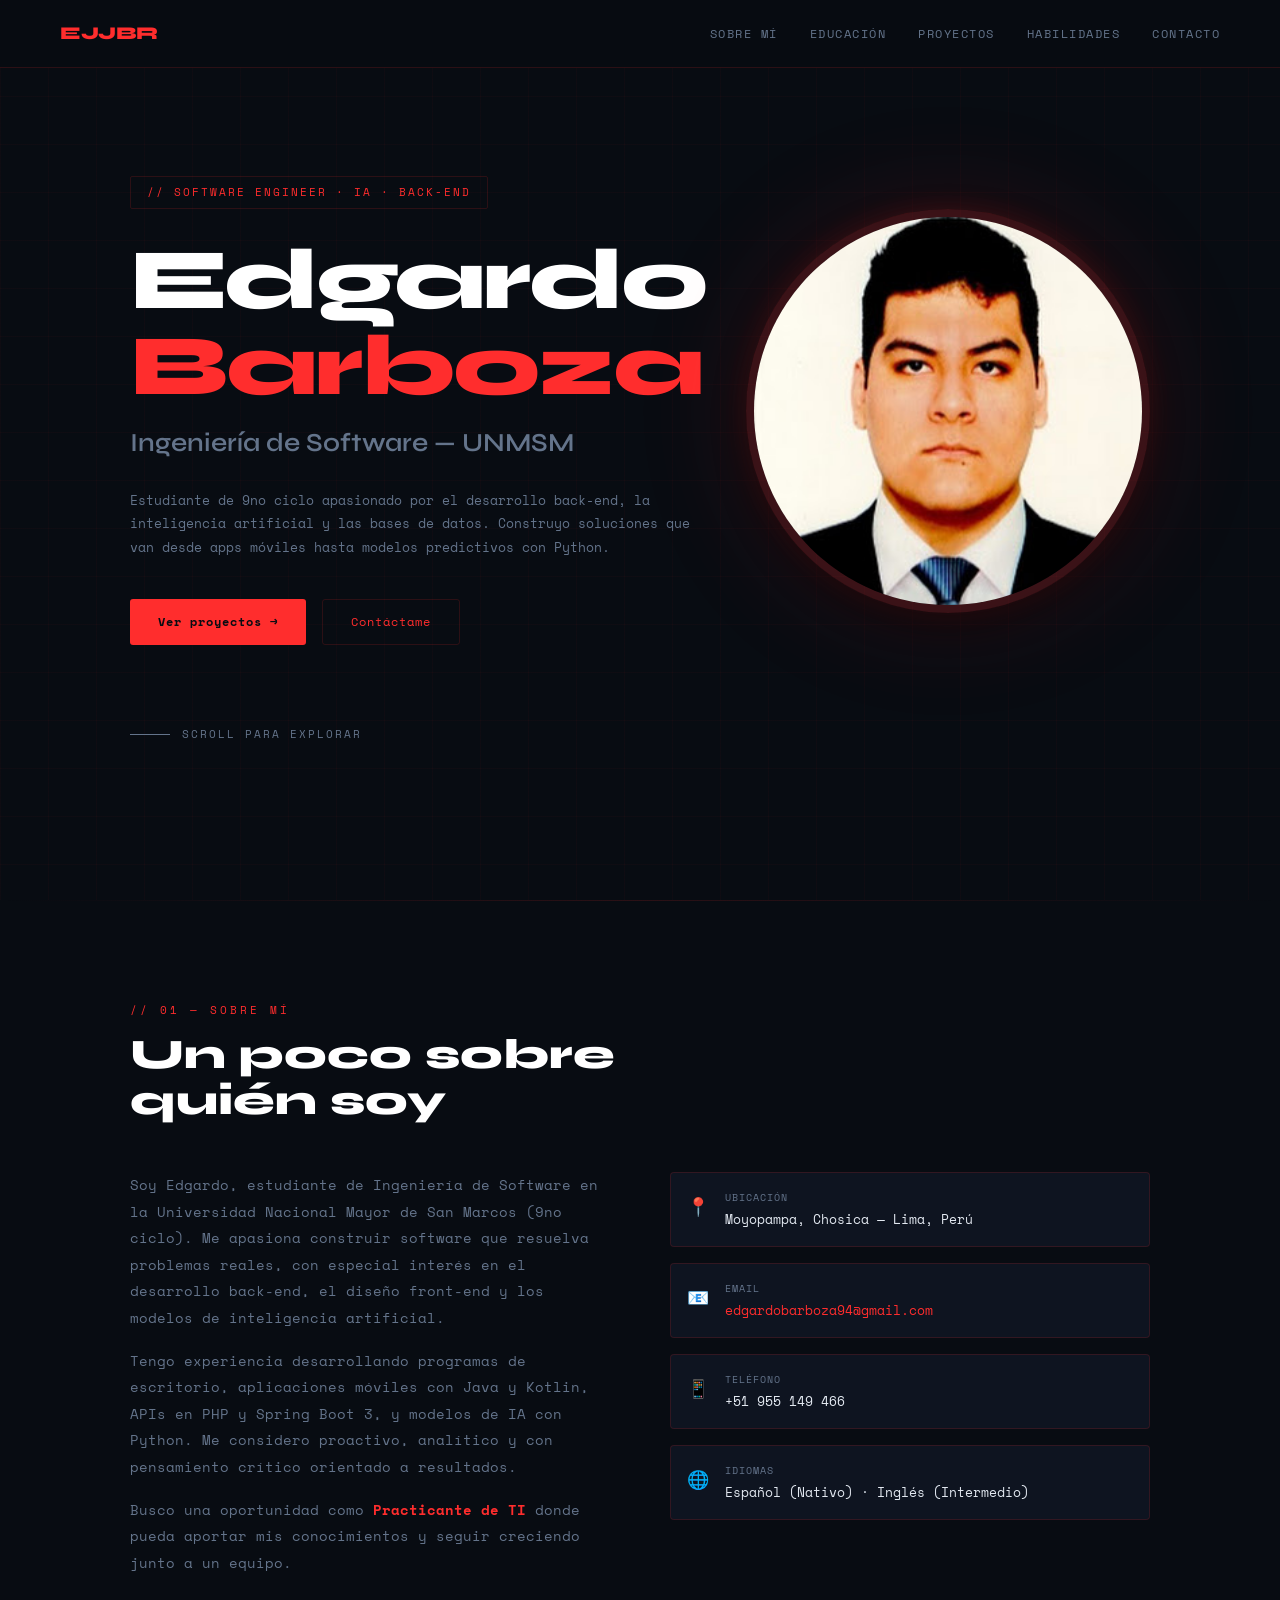
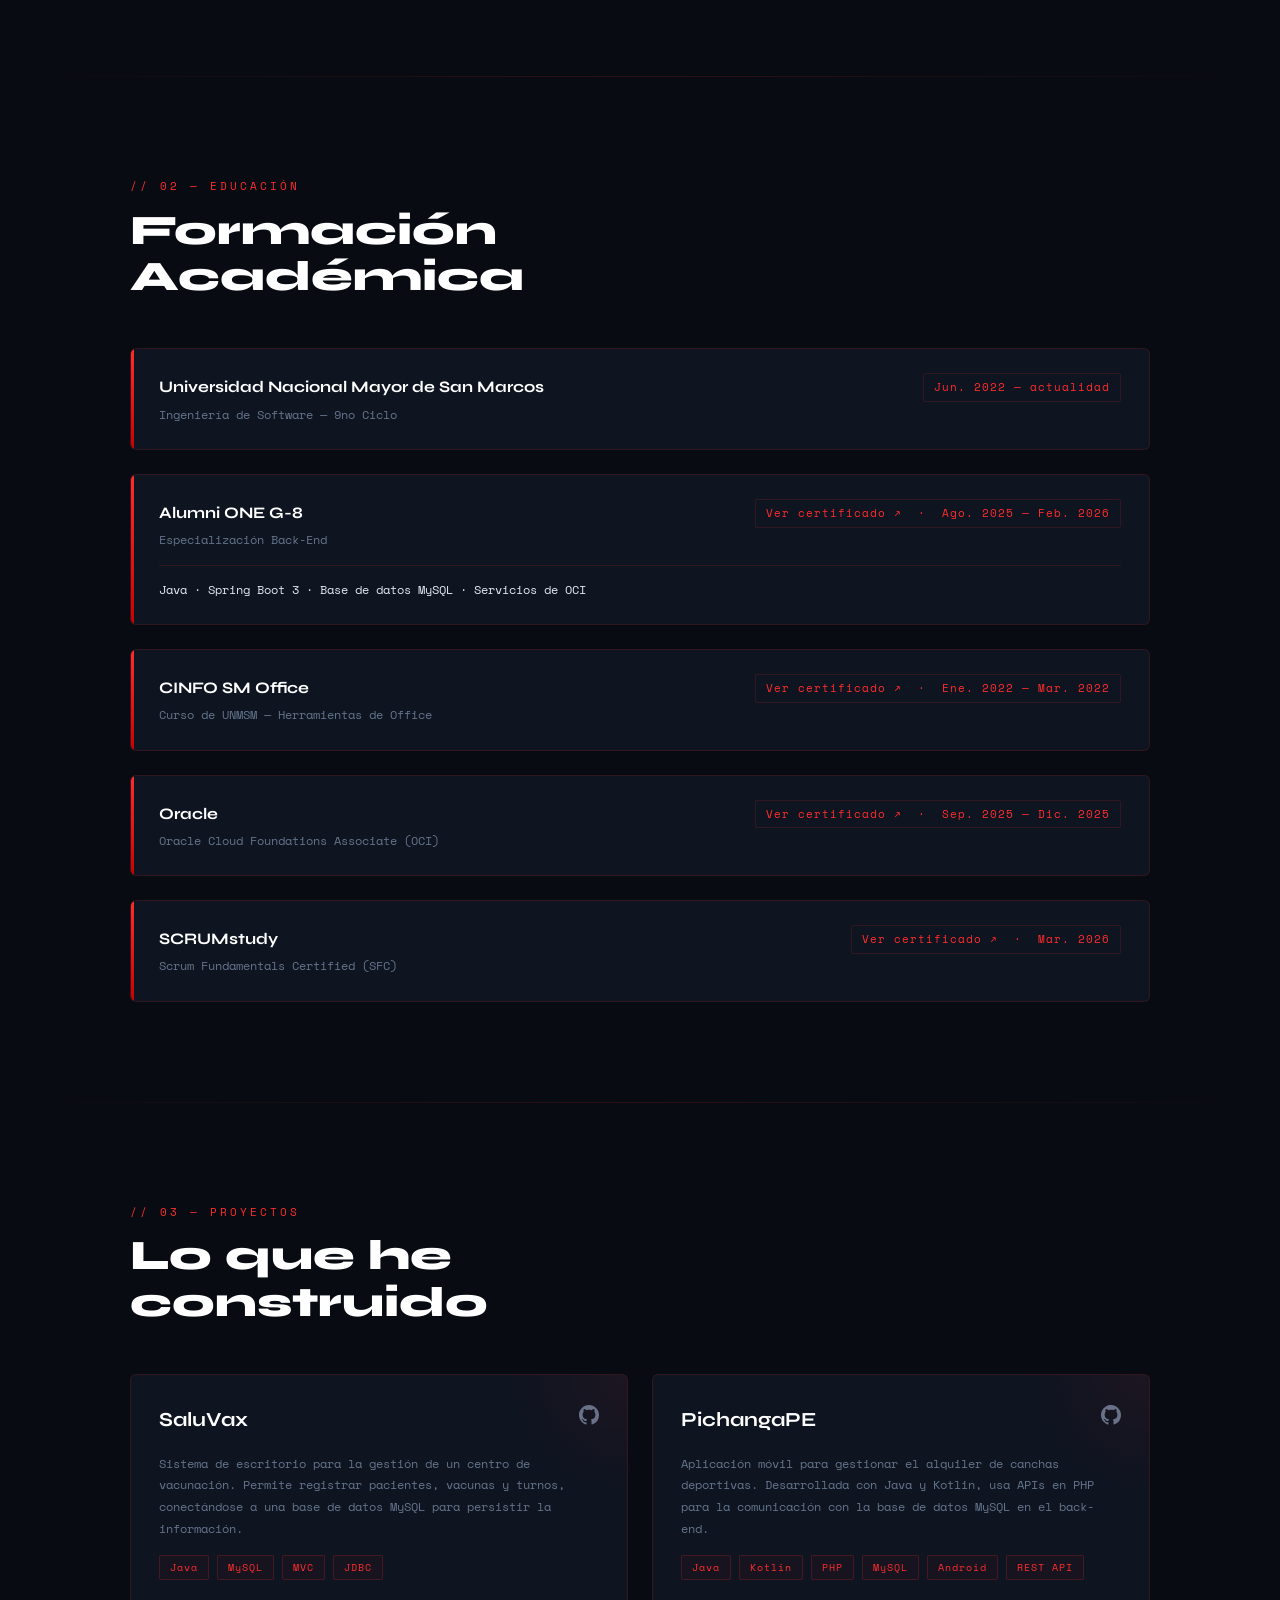
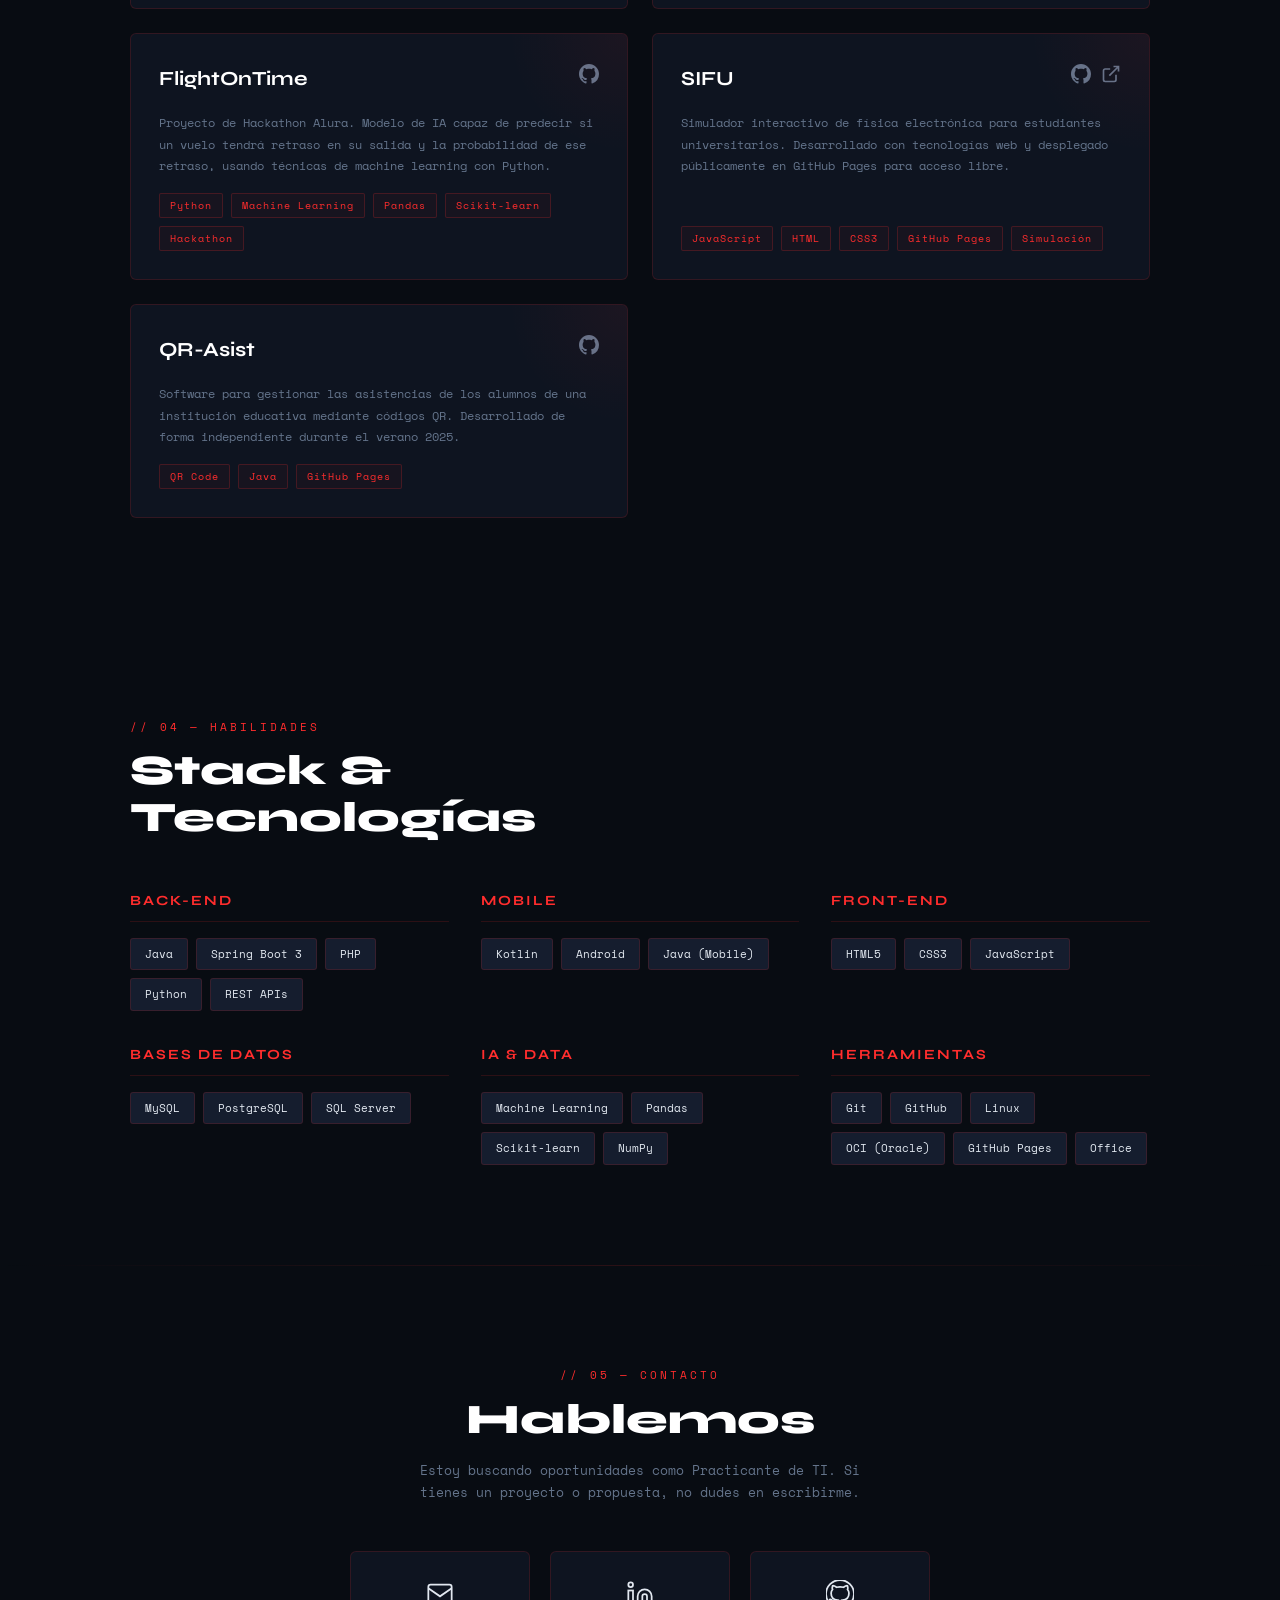
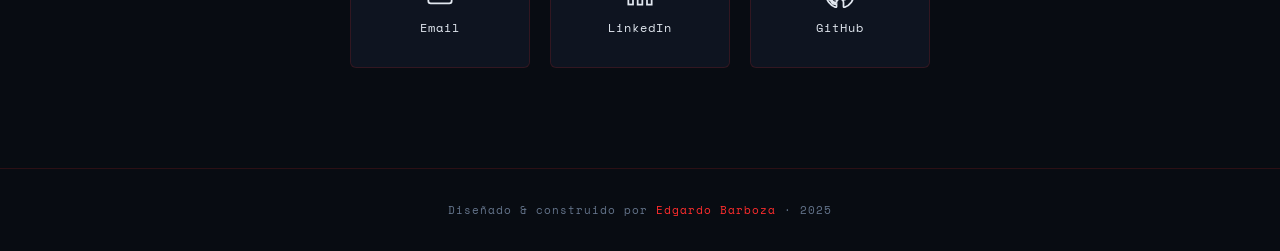
==== index.html @ f151abc2 "Cambiando de lugar el index" ====
<!DOCTYPE html>
<html lang="es">

<head>
    <meta charset="UTF-8" />
    <meta name="viewport" content="width=device-width, initial-scale=1.0" />
    <title>Edgardo Barboza | Software Engineer</title>
    <link
        href="https://fonts.googleapis.com/css2?family=Syne:wght@400;600;700;800&family=Space+Mono:ital,wght@0,400;0,700;1,400&display=swap"
        rel="stylesheet" />
    <link rel="stylesheet" href="./css/style.css" />
</head>

<body>

    <!-- NAV -->
    <nav>
        <div class="nav-logo">EJJBR</div>
        <ul class="nav-links">
            <li><a href="#about">Sobre mí</a></li>
            <li><a href="#education">Educación</a></li>
            <li><a href="#projects">Proyectos</a></li>
            <li><a href="#skills">Habilidades</a></li>
            <li><a href="#contact">Contacto</a></li>
        </ul>
    </nav>

    <!-- HERO -->
    <section id="hero">
        <div class="hero-container">
            <div class="hero-content">
                <div class="hero-tag reveal">// Software Engineer · IA · Back-End</div>
                <h1 class="hero-name reveal">Edgardo<br /><span>Barboza</span></h1>
                <p class="hero-sub reveal">Ingeniería de Software — UNMSM</p>
                <p class="hero-desc reveal">
                    Estudiante de 9no ciclo apasionado por el desarrollo back-end, la inteligencia artificial
                    y las bases de datos. Construyo soluciones que van desde apps móviles hasta modelos predictivos con
                    Python.
                </p>
                <div class="hero-btns reveal">
                    <a href="#projects" class="btn btn-primary">Ver proyectos →</a>
                    <a href="#contact" class="btn btn-outline">Contáctame</a>
                </div>
            </div>

            <div class="hero-image reveal">
                <div class="hero-glow"></div>
                <img src="./img/foto_carnet.jpg" alt="Edgardo Barboza" />
            </div>
        </div>
        <div class="hero-scroll reveal">Scroll para explorar</div>
    </section>

    <div class="divider"></div>

    <!-- ABOUT -->
    <section id="about">
        <p class="section-label reveal">// 01 — sobre mí</p>
        <h2 class="reveal">Un poco sobre<br />quién soy</h2>
        <div class="about-grid">
            <div class="about-text reveal">
                <p>
                    Soy Edgardo, estudiante de Ingeniería de Software en la Universidad Nacional Mayor de San Marcos
                    (9no ciclo). Me apasiona construir software que resuelva problemas reales, con especial interés
                    en el desarrollo back-end, el diseño front-end y los modelos de inteligencia artificial.
                </p>
                <p>
                    Tengo experiencia desarrollando programas de escritorio, aplicaciones móviles con Java y Kotlin,
                    APIs en PHP y Spring Boot 3, y modelos de IA con Python. Me considero proactivo, analítico y con
                    pensamiento crítico orientado a resultados.
                </p>
                <p>
                    Busco una oportunidad como <strong style="color:var(--accent)">Practicante de TI</strong> donde
                    pueda aportar mis conocimientos y seguir creciendo junto a un equipo.
                </p>
            </div>
            <div class="about-info reveal">
                <div class="info-row">
                    <div class="info-icon">📍</div>
                    <div>
                        <div class="info-label">Ubicación</div>
                        <div class="info-val">Moyopampa, Chosica — Lima, Perú</div>
                    </div>
                </div>
                <div class="info-row">
                    <div class="info-icon">📧</div>
                    <div>
                        <div class="info-label">Email</div>
                        <div class="info-val"><a href="mailto:edgardobarboza94@gmail.com">edgardobarboza94@gmail.com</a>
                        </div>
                    </div>
                </div>
                <div class="info-row">
                    <div class="info-icon">📱</div>
                    <div>
                        <div class="info-label">Teléfono</div>
                        <div class="info-val">+51 955 149 466</div>
                    </div>
                </div>
                <div class="info-row">
                    <div class="info-icon">🌐</div>
                    <div>
                        <div class="info-label">Idiomas</div>
                        <div class="info-val">Español (Nativo) · Inglés (Intermedio)</div>
                    </div>
                </div>
            </div>
        </div>
    </section>

    <div class="divider"></div>

    <!-- EDUCATION -->
    <section id="education">
        <p class="section-label reveal">// 02 — educación</p>
        <h2 class="reveal">Formación<br />Académica</h2>
        <div class="edu-timeline">

            <div class="edu-card reveal">
                <div class="edu-header">
                    <div>
                        <div class="edu-institution">Universidad Nacional Mayor de San Marcos</div>
                        <div class="edu-degree">Ingeniería de Software — 9no Ciclo</div>
                    </div>
                    <div class="edu-date">Jun. 2022 — actualidad</div>
                </div>
            </div>

            <div class="edu-card reveal">
                <div class="edu-header">
                    <div>
                        <div class="edu-institution">Alumni ONE G-8</div>
                        <div class="edu-degree">Especialización Back-End</div>
                    </div>
                    <div class="edu-date">
                        <a href="https://app.aluracursos.com/program/certificate/cb3af11b-5fda-44ac-84da-29598ec029c5?lang"
                            target="_blank" style="color: var(--accent); text-decoration: none;">Ver certificado ↗</a>
                        &nbsp;·&nbsp; Ago. 2025 — Feb. 2026
                    </div>
                </div>
                <div class="edu-sub">
                    <div class="edu-sub-item">
                        <span class="edu-sub-name">Java · Spring Boot 3 · Base de datos MySQL · Servicios de OCI</span>
                    </div>
                </div>
            </div>

            <div class="edu-card reveal">
                <div class="edu-header">
                    <div>
                        <div class="edu-institution">CINFO SM Office</div>
                        <div class="edu-degree">Curso de UNMSM — Herramientas de Office</div>
                    </div>
                    <div class="edu-date">
                        <a href="./docs/certificado-cinfo-unmsm.pdf" target="_blank"
                            style="color: var(--accent); text-decoration: none;">Ver certificado ↗</a>
                        &nbsp;·&nbsp; Ene. 2022 — Mar. 2022
                    </div>
                </div>
            </div>


            <div class="edu-card reveal">
                <div class="edu-header">
                    <div>
                        <div class="edu-institution">Oracle</div>
                        <div class="edu-degree">Oracle Cloud Foundations Associate (OCI)</div>
                    </div>
                    <div class="edu-date">
                        <a href="https://catalog-education.oracle.com/pls/certview/sharebadge?id=939C2B5FC9FC22FFD32F6E5BE15A7FFC29167357116E2D774A89EC521EF66C87"
                            target="_blank" style="color: var(--accent); text-decoration: none;">Ver certificado ↗</a>
                        &nbsp;·&nbsp; Sep. 2025 — Dic. 2025
                    </div>
                </div>
            </div>

            <div class="edu-card reveal">
                <div class="edu-header">
                    <div>
                        <div class="edu-institution">SCRUMstudy</div>
                        <div class="edu-degree">Scrum Fundamentals Certified (SFC)</div>
                    </div>
                    <div class="edu-date">
                        <a href="https://c46e136a583f7e334124-ac22991740ab4ff17e21daf2ed577041.ssl.cf1.rackcdn.com/Certificate/ScrumFundamentalsCertified-EdgardoBarboza-1151357.pdf"
                            target="_blank" style="color: var(--accent); text-decoration: none;">Ver certificado ↗</a>
                        &nbsp;·&nbsp; Mar. 2026
                    </div>
                </div>
            </div>

        </div>
    </section>

    <div class="divider"></div>

    <!-- PROJECTS -->
    <section id="projects">
        <p class="section-label reveal">// 03 — proyectos</p>
        <h2 class="reveal">Lo que he<br />construido</h2>
        <div class="projects-grid">

            <div class="project-card reveal">
                <div class="project-header">
                    <div class="project-name">SaluVax</div>
                    <div class="project-links">
                        <a href="https://github.com/EJJBR/CentroVacunacion.git" target="_blank" class="project-link"
                            title="GitHub">
                            <svg viewBox="0 0 24 24" width="20" height="20" fill="currentColor">
                                <path
                                    d="M12 0C5.37 0 0 5.37 0 12c0 5.31 3.435 9.795 8.205 11.385.6.105.825-.255.825-.57 0-.285-.015-1.23-.015-2.235-3.015.555-3.795-.735-4.035-1.41-.135-.345-.72-1.41-1.23-1.695-.42-.225-1.02-.78-.015-.795.945-.015 1.62.87 1.845 1.23 1.08 1.815 2.805 1.305 3.495.99.105-.78.42-1.305.765-1.605-2.67-.3-5.46-1.335-5.46-5.925 0-1.305.465-2.385 1.23-3.225-.12-.3-.54-1.53.12-3.18 0 0 1.005-.315 3.3 1.23.96-.27 1.98-.405 3-.405s2.04.135 3 .405c2.295-1.56 3.3-1.23 3.3-1.23.66 1.65.24 2.88.12 3.18.765.84 1.23 1.905 1.23 3.225 0 4.605-2.805 5.625-5.475 5.925.435.375.81 1.095.81 2.22 0 1.605-.015 2.895-.015 3.3 0 .315.225.69.825.57A12.02 12.02 0 0 0 24 12c0-6.63-5.37-12-12-12z" />
                            </svg>
                        </a>
                    </div>
                </div>
                <p class="project-desc">
                    Sistema de escritorio para la gestión de un centro de vacunación. Permite registrar pacientes,
                    vacunas y turnos, conectándose a una base de datos MySQL para persistir la información.
                </p>
                <div class="project-tags">
                    <span class="tag">Java</span>
                    <span class="tag">MySQL</span>
                    <span class="tag">MVC</span>
                    <span class="tag">JDBC</span>
                </div>
            </div>

            <div class="project-card reveal">
                <div class="project-header">
                    <div class="project-name">PichangaPE</div>
                    <div class="project-links">
                        <a href="https://github.com/EJJBR/PichangaPE.git" target="_blank" class="project-link"
                            title="GitHub">
                            <svg viewBox="0 0 24 24" width="20" height="20" fill="currentColor">
                                <path
                                    d="M12 0C5.37 0 0 5.37 0 12c0 5.31 3.435 9.795 8.205 11.385.6.105.825-.255.825-.57 0-.285-.015-1.23-.015-2.235-3.015.555-3.795-.735-4.035-1.41-.135-.345-.72-1.41-1.23-1.695-.42-.225-1.02-.78-.015-.795.945-.015 1.62.87 1.845 1.23 1.08 1.815 2.805 1.305 3.495.99.105-.78.42-1.305.765-1.605-2.67-.3-5.46-1.335-5.46-5.925 0-1.305.465-2.385 1.23-3.225-.12-.3-.54-1.53.12-3.18 0 0 1.005-.315 3.3 1.23.96-.27 1.98-.405 3-.405s2.04.135 3 .405c2.295-1.56 3.3-1.23 3.3-1.23.66 1.65.24 2.88.12 3.18.765.84 1.23 1.905 1.23 3.225 0 4.605-2.805 5.625-5.475 5.925.435.375.81 1.095.81 2.22 0 1.605-.015 2.895-.015 3.3 0 .315.225.69.825.57A12.02 12.02 0 0 0 24 12c0-6.63-5.37-12-12-12z" />
                            </svg>
                        </a>
                    </div>
                </div>
                <p class="project-desc">
                    Aplicación móvil para gestionar el alquiler de canchas deportivas. Desarrollada con Java y Kotlin,
                    usa APIs en PHP para la comunicación con la base de datos MySQL en el back-end.
                </p>
                <div class="project-tags">
                    <span class="tag">Java</span>
                    <span class="tag">Kotlin</span>
                    <span class="tag">PHP</span>
                    <span class="tag">MySQL</span>
                    <span class="tag">Android</span>
                    <span class="tag">REST API</span>
                </div>
            </div>

            <div class="project-card reveal">
                <div class="project-header">
                    <div class="project-name">FlightOnTime</div>
                    <div class="project-links">
                        <a href="https://github.com/prilm/flight-on-time.git" target="_blank" class="project-link"
                            title="GitHub">
                            <svg viewBox="0 0 24 24" width="20" height="20" fill="currentColor">
                                <path
                                    d="M12 0C5.37 0 0 5.37 0 12c0 5.31 3.435 9.795 8.205 11.385.6.105.825-.255.825-.57 0-.285-.015-1.23-.015-2.235-3.015.555-3.795-.735-4.035-1.41-.135-.345-.72-1.41-1.23-1.695-.42-.225-1.02-.78-.015-.795.945-.015 1.62.87 1.845 1.23 1.08 1.815 2.805 1.305 3.495.99.105-.78.42-1.305.765-1.605-2.67-.3-5.46-1.335-5.46-5.925 0-1.305.465-2.385 1.23-3.225-.12-.3-.54-1.53.12-3.18 0 0 1.005-.315 3.3 1.23.96-.27 1.98-.405 3-.405s2.04.135 3 .405c2.295-1.56 3.3-1.23 3.3-1.23.66 1.65.24 2.88.12 3.18.765.84 1.23 1.905 1.23 3.225 0 4.605-2.805 5.625-5.475 5.925.435.375.81 1.095.81 2.22 0 1.605-.015 2.895-.015 3.3 0 .315.225.69.825.57A12.02 12.02 0 0 0 24 12c0-6.63-5.37-12-12-12z" />
                            </svg>
                        </a>
                    </div>
                </div>
                <p class="project-desc">
                    Proyecto de Hackathon Alura. Modelo de IA capaz de predecir si un vuelo tendrá retraso en su salida
                    y la probabilidad de ese retraso, usando técnicas de machine learning con Python.
                </p>
                <div class="project-tags">
                    <span class="tag">Python</span>
                    <span class="tag">Machine Learning</span>
                    <span class="tag">Pandas</span>
                    <span class="tag">Scikit-learn</span>
                    <span class="tag">Hackathon</span>
                </div>
            </div>

            <div class="project-card reveal">
                <div class="project-header">
                    <div class="project-name">SIFU</div>
                    <div class="project-links">
                        <a href="https://github.com/EJJBR/Sifu.git" target="_blank" class="project-link" title="GitHub">
                            <svg viewBox="0 0 24 24" width="20" height="20" fill="currentColor">
                                <path
                                    d="M12 0C5.37 0 0 5.37 0 12c0 5.31 3.435 9.795 8.205 11.385.6.105.825-.255.825-.57 0-.285-.015-1.23-.015-2.235-3.015.555-3.795-.735-4.035-1.41-.135-.345-.72-1.41-1.23-1.695-.42-.225-1.02-.78-.015-.795.945-.015 1.62.87 1.845 1.23 1.08 1.815 2.805 1.305 3.495.99.105-.78.42-1.305.765-1.605-2.67-.3-5.46-1.335-5.46-5.925 0-1.305.465-2.385 1.23-3.225-.12-.3-.54-1.53.12-3.18 0 0 1.005-.315 3.3 1.23.96-.27 1.98-.405 3-.405s2.04.135 3 .405c2.295-1.56 3.3-1.23 3.3-1.23.66 1.65.24 2.88.12 3.18.765.84 1.23 1.905 1.23 3.225 0 4.605-2.805 5.625-5.475 5.925.435.375.81 1.095.81 2.22 0 1.605-.015 2.895-.015 3.3 0 .315.225.69.825.57A12.02 12.02 0 0 0 24 12c0-6.63-5.37-12-12-12z" />
                            </svg>
                        </a>
                        <a href="https://ejjbr.github.io/Sifu/index.html" target="_blank" class="project-link"
                            title="Demo">
                            <svg viewBox="0 0 24 24" width="20" height="20" fill="none" stroke="currentColor"
                                stroke-width="2">
                                <path d="M18 13v6a2 2 0 01-2 2H5a2 2 0 01-2-2V8a2 2 0 012-2h6M15 3h6v6M10 14L21 3" />
                            </svg>
                        </a>
                    </div>
                </div>
                <p class="project-desc">
                    Simulador interactivo de física electrónica para estudiantes universitarios. Desarrollado con
                    tecnologías web y desplegado públicamente en GitHub Pages para acceso libre.
                </p>
                <div class="project-tags">
                    <span class="tag">JavaScript</span>
                    <span class="tag">HTML</span>
                    <span class="tag">CSS3</span>
                    <span class="tag">GitHub Pages</span>
                    <span class="tag">Simulación</span>
                </div>
            </div>

            <div class="project-card reveal">
                <div class="project-header">
                    <div class="project-name">QR-Asist</div>
                    <div class="project-links">
                        <a href="https://github.com/EJJBR/QR-Asist.git" target="_blank" class="project-link"
                            title="GitHub">
                            <svg viewBox="0 0 24 24" width="20" height="20" fill="currentColor">
                                <path
                                    d="M12 0C5.37 0 0 5.37 0 12c0 5.31 3.435 9.795 8.205 11.385.6.105.825-.255.825-.57 0-.285-.015-1.23-.015-2.235-3.015.555-3.795-.735-4.035-1.41-.135-.345-.72-1.41-1.23-1.695-.42-.225-1.02-.78-.015-.795.945-.015 1.62.87 1.845 1.23 1.08 1.815 2.805 1.305 3.495.99.105-.78.42-1.305.765-1.605-2.67-.3-5.46-1.335-5.46-5.925 0-1.305.465-2.385 1.23-3.225-.12-.3-.54-1.53.12-3.18 0 0 1.005-.315 3.3 1.23.96-.27 1.98-.405 3-.405s2.04.135 3 .405c2.295-1.56 3.3-1.23 3.3-1.23.66 1.65.24 2.88.12 3.18.765.84 1.23 1.905 1.23 3.225 0 4.605-2.805 5.625-5.475 5.925.435.375.81 1.095.81 2.22 0 1.605-.015 2.895-.015 3.3 0 .315.225.69.825.57A12.02 12.02 0 0 0 24 12c0-6.63-5.37-12-12-12z" />
                            </svg>
                        </a>
                    </div>
                </div>
                <p class="project-desc">
                    Software para gestionar las asistencias de los alumnos de una institución educativa mediante
                    códigos QR. Desarrollado de forma independiente durante el verano 2025.
                </p>
                <div class="project-tags">
                    <span class="tag">QR Code</span>
                    <span class="tag">Java</span>
                    <span class="tag">GitHub Pages</span>
                </div>
            </div>

        </div>
    </section>
    <section id="skills">
        <p class="section-label reveal">// 04 — habilidades</p>
        <h2 class="reveal">Stack &<br />Tecnologías</h2>
        <div class="skills-container">

            <div class="skill-group reveal">
                <h3>Back-End</h3>
                <div class="skill-chips">
                    <span class="chip">Java</span>
                    <span class="chip">Spring Boot 3</span>
                    <span class="chip">PHP</span>
                    <span class="chip">Python</span>
                    <span class="chip">REST APIs</span>
                </div>
            </div>

            <div class="skill-group reveal">
                <h3>Mobile</h3>
                <div class="skill-chips">
                    <span class="chip">Kotlin</span>
                    <span class="chip">Android</span>
                    <span class="chip">Java (Mobile)</span>
                </div>
            </div>

            <div class="skill-group reveal">
                <h3>Front-End</h3>
                <div class="skill-chips">
                    <span class="chip">HTML5</span>
                    <span class="chip">CSS3</span>
                    <span class="chip">JavaScript</span>
                </div>
            </div>

            <div class="skill-group reveal">
                <h3>Bases de datos</h3>
                <div class="skill-chips">
                    <span class="chip">MySQL</span>
                    <span class="chip">PostgreSQL</span>
                    <span class="chip">SQL Server</span>
                </div>
            </div>

            <div class="skill-group reveal">
                <h3>IA & Data</h3>
                <div class="skill-chips">
                    <span class="chip">Machine Learning</span>
                    <span class="chip">Pandas</span>
                    <span class="chip">Scikit-learn</span>
                    <span class="chip">NumPy</span>
                </div>
            </div>

            <div class="skill-group reveal">
                <h3>Herramientas</h3>
                <div class="skill-chips">
                    <span class="chip">Git</span>
                    <span class="chip">GitHub</span>
                    <span class="chip">Linux</span>
                    <span class="chip">OCI (Oracle)</span>
                    <span class="chip">GitHub Pages</span>
                    <span class="chip">Office</span>
                </div>
            </div>

        </div>
    </section>

    <div class="divider"></div>

    <!-- CONTACT -->
    <section id="contact">
        <p class="section-label reveal">// 05 — contacto</p>
        <h2 class="reveal">Hablemos</h2>
        <p class="contact-sub reveal">
            Estoy buscando oportunidades como Practicante de TI. Si tienes un proyecto o propuesta, no dudes en
            escribirme.
        </p>
        <div class="contact-cards">

            <a href="mailto:edgardobarboza94@gmail.com" class="contact-card reveal">
                <svg viewBox="0 0 24 24">
                    <rect x="2" y="4" width="20" height="16" rx="2" />
                    <path d="m2 7 10 7 10-7" />
                </svg>
                <span>Email</span>
            </a>

            <a href="https://www.linkedin.com/in/edgardo-barboza-53b0b437b/" target="_blank"
                class="contact-card reveal">
                <svg viewBox="0 0 24 24">
                    <path d="M16 8a6 6 0 0 1 6 6v7h-4v-7a2 2 0 0 0-2-2 2 2 0 0 0-2 2v7h-4v-7a6 6 0 0 1 6-6z" />
                    <rect x="2" y="9" width="4" height="12" />
                    <circle cx="4" cy="4" r="2" />
                </svg>
                <span>LinkedIn</span>
            </a>

            <a href="https://github.com/EJJBR" target="_blank" class="contact-card reveal">
                <svg viewBox="0 0 24 24" fill="currentColor" stroke="none">
                    <path
                        d="M12 0C5.37 0 0 5.37 0 12c0 5.31 3.435 9.795 8.205 11.385.6.105.825-.255.825-.57 0-.285-.015-1.23-.015-2.235-3.015.555-3.795-.735-4.035-1.41-.135-.345-.72-1.41-1.23-1.695-.42-.225-1.02-.78-.015-.795.945-.015 1.62.87 1.845 1.23 1.08 1.815 2.805 1.305 3.495.99.105-.78.42-1.305.765-1.605-2.67-.3-5.46-1.335-5.46-5.925 0-1.305.465-2.385 1.23-3.225-.12-.3-.54-1.53.12-3.18 0 0 1.005-.315 3.3 1.23.96-.27 1.98-.405 3-.405s2.04.135 3 .405c2.295-1.56 3.3-1.23 3.3-1.23.66 1.65.24 2.88.12 3.18.765.84 1.23 1.905 1.23 3.225 0 4.605-2.805 5.625-5.475 5.925.435.375.81 1.095.81 2.22 0 1.605-.015 2.895-.015 3.3 0 .315.225.69.825.57A12.02 12.02 0 0 0 24 12c0-6.63-5.37-12-12-12z" />
                </svg>
                <span>GitHub</span>
            </a>

        </div>
    </section>

    <!-- FOOTER -->
    <footer>
        Diseñado & construido por <span>Edgardo Barboza</span> · 2025
    </footer>


    <script src="./js/main.js"></script>
</body>

</html>
---- css/style.css ----
:root {
    /* ── PALETA PRINCIPAL ── */
    --bg: #080c12;
    --bg2: #0e1420;
    --bg3: #151d2e;
    --accent: #ff2d2d;
    --accent2: #cc0000;
    --white: #ffffff;
    --text: #e2e8f0;
    --muted: #64748b;

    /* ── BORDES Y SOMBRAS ── */
    --border: rgba(255, 45, 45, 0.15);
    --glow: 0 0 24px rgba(255, 45, 45, 0.18);
    --shadow-dark: rgba(0, 0, 0, 0.4);

    /* ── VARIANTES DE ACCENT (opacidad) ── */
    --accent-grid: rgba(255, 45, 45, 0.03);
    --accent-soft: rgba(255, 45, 45, 0.05);
    --accent-card-glow: rgba(255, 45, 45, 0.06);
    --accent-border-tag: rgba(255, 45, 45, 0.2);
    --accent-border-hover: rgba(255, 45, 45, 0.4);
    --accent-border-edu: rgba(255, 45, 45, 0.35);
    --accent-tag-bg: rgba(255, 45, 45, 0.04);

    /* ── NAV ── */
    --nav-bg: rgba(8, 12, 18, 0.85);
}

*,
*::before,
*::after {
    box-sizing: border-box;
    margin: 0;
    padding: 0;
}

html {
    scroll-behavior: smooth;
}

body {
    background: var(--bg);
    color: var(--text);
    font-family: 'Space Mono', monospace;
    font-size: 14px;
    line-height: 1.7;
    overflow-x: hidden;
}

/* ── BACKGROUND GRID ── */
body::before {
    content: '';
    position: fixed;
    inset: 0;
    background-image:
        linear-gradient(var(--accent-grid) 1px, transparent 1px),
        linear-gradient(90deg, var(--accent-grid) 1px, transparent 1px);
    background-size: 48px 48px;
    pointer-events: none;
    z-index: 0;
}

/* ── NAV ── */
nav {
    position: fixed;
    top: 0;
    left: 0;
    right: 0;
    z-index: 100;
    display: flex;
    justify-content: space-between;
    align-items: center;
    padding: 18px 60px;
    background: var(--nav-bg);
    backdrop-filter: blur(12px);
    border-bottom: 1px solid var(--border);
}

.nav-logo {
    font-family: 'Syne', sans-serif;
    font-weight: 800;
    font-size: 18px;
    color: var(--accent);
    letter-spacing: -0.5px;
}

.nav-links {
    display: flex;
    gap: 32px;
    list-style: none;
}

.nav-links a {
    color: var(--muted);
    text-decoration: none;
    font-size: 12px;
    letter-spacing: 1.5px;
    text-transform: uppercase;
    transition: color 0.2s;
}

.nav-links a:hover {
    color: var(--accent);
}

/* ── SECTIONS ── */
section {
    position: relative;
    z-index: 1;
    max-width: 1100px;
    margin: 0 auto;
    padding: 100px 40px;
}

.section-label {
    font-size: 11px;
    letter-spacing: 3px;
    text-transform: uppercase;
    color: var(--accent);
    margin-bottom: 12px;
}

h2 {
    font-family: 'Syne', sans-serif;
    font-size: clamp(28px, 4vw, 42px);
    font-weight: 800;
    color: var(--white);
    margin-bottom: 48px;
    line-height: 1.1;
}

/* ── HERO ── */
#hero {
    min-height: 100vh;
    display: flex;
    flex-direction: column;
    justify-content: center;
    padding-top: 120px;
}

.hero-container {
    display: flex;
    align-items: center;
    justify-content: space-between;
    gap: 40px;
    width: 100%;
}

.hero-content {
    flex: 1;
    max-width: 600px;
}

.hero-image {
    flex: 1;
    display: flex;
    justify-content: center;
    align-items: center;
    position: relative;
    max-width: 440px;
    margin: 0 auto;
}

.hero-image img {
    width: 100%;
    border-radius: 50%; /* Mantén 50% para el radio curvo */
    aspect-ratio: 1 / 1; /* Esto fuerza el alto y ancho a ser iguales, logrando el círculo perfecto */
    object-fit: cover;
    z-index: 2;
    border: 8px solid var(--border); /* Marco más grueso e imponente */
    box-shadow: 0 10px 30px rgba(0, 0, 0, 0.5), var(--glow);
    transition: transform 0.3s ease;
}

.hero-image:hover img {
    transform: translateY(-5px);
}

.hero-glow {
    position: absolute;
    width: 100%;
    height: 100%;
    background: var(--accent);
    filter: blur(60px);
    opacity: 0.15;
    z-index: 1;
    border-radius: 50%;
}

.hero-tag {
    display: inline-block;
    border: 1px solid var(--border);
    color: var(--accent);
    font-size: 11px;
    letter-spacing: 2px;
    text-transform: uppercase;
    padding: 6px 16px;
    border-radius: 2px;
    margin-bottom: 28px;
    animation: fadeUp 0.6s ease both;
}

.hero-name {
    font-family: 'Syne', sans-serif;
    font-size: clamp(42px, 7vw, 86px);
    font-weight: 800;
    line-height: 1;
    letter-spacing: -2px;
    color: var(--white);
    animation: fadeUp 0.6s 0.1s ease both;
}

.hero-name span {
    color: var(--accent);
}

.hero-sub {
    font-family: 'Syne', sans-serif;
    font-size: clamp(18px, 2.5vw, 26px);
    font-weight: 600;
    color: var(--muted);
    margin-top: 12px;
    animation: fadeUp 0.6s 0.2s ease both;
}

.hero-desc {
    max-width: 600px;
    color: var(--muted);
    margin-top: 24px;
    font-size: 13px;
    line-height: 1.8;
    animation: fadeUp 0.6s 0.3s ease both;
}

.hero-btns {
    display: flex;
    gap: 16px;
    margin-top: 40px;
    animation: fadeUp 0.6s 0.4s ease both;
    flex-wrap: wrap;
}

.btn {
    display: inline-flex;
    align-items: center;
    gap: 8px;
    padding: 12px 28px;
    font-family: 'Space Mono', monospace;
    font-size: 12px;
    letter-spacing: 1px;
    text-decoration: none;
    border-radius: 3px;
    transition: all 0.2s;
    cursor: pointer;
}

.btn-primary {
    background: var(--accent);
    color: var(--bg);
    font-weight: 700;
}

.btn-primary:hover {
    background: var(--white);
    box-shadow: var(--glow);
}

.btn-outline {
    border: 1px solid var(--border);
    color: var(--accent);
    background: transparent;
}

.btn-outline:hover {
    border-color: var(--accent);
    background: var(--accent-soft);
}

.hero-scroll {
    margin-top: 80px;
    display: flex;
    align-items: center;
    gap: 12px;
    color: var(--muted);
    font-size: 11px;
    letter-spacing: 2px;
    text-transform: uppercase;
    animation: fadeUp 0.6s 0.5s ease both;
}

.hero-scroll::before {
    content: '';
    display: block;
    width: 40px;
    height: 1px;
    background: var(--muted);
}

/* ── ABOUT ── */
#about .about-grid {
    display: grid;
    grid-template-columns: 1fr 1fr;
    gap: 60px;
    align-items: start;
}

.about-text {
    color: var(--muted);
    line-height: 1.9;
}

.about-text p+p {
    margin-top: 16px;
}

.about-info {
    display: flex;
    flex-direction: column;
    gap: 16px;
}

.info-row {
    display: flex;
    gap: 16px;
    align-items: flex-start;
    padding: 16px;
    border: 1px solid var(--border);
    border-radius: 4px;
    background: var(--bg2);
    transition: border-color 0.2s, box-shadow 0.2s;
}

.info-row:hover {
    border-color: var(--accent-border-hover);
    box-shadow: var(--glow);
}

.info-icon {
    color: var(--accent);
    font-size: 18px;
    flex-shrink: 0;
    margin-top: 2px;
}

.info-label {
    font-size: 10px;
    color: var(--muted);
    letter-spacing: 1px;
    text-transform: uppercase;
}

.info-val {
    color: var(--text);
    font-size: 13px;
    margin-top: 2px;
}

.info-val a {
    color: var(--accent);
    text-decoration: none;
}

/* ── EDUCATION ── */
#education {
    background: transparent;
}

.edu-timeline {
    display: flex;
    flex-direction: column;
    gap: 24px;
}

.edu-card {
    border: 1px solid var(--border);
    background: var(--bg2);
    border-radius: 6px;
    padding: 24px 28px;
    position: relative;
    overflow: hidden;
    transition: border-color 0.2s, transform 0.2s, box-shadow 0.2s;
}

.edu-card::before {
    content: '';
    position: absolute;
    left: 0;
    top: 0;
    bottom: 0;
    width: 3px;
    background: linear-gradient(180deg, var(--accent), var(--accent2));
}

.edu-card:hover {
    border-color: var(--accent-border-edu);
    transform: translateX(4px);
    box-shadow: var(--glow);
}

.edu-header {
    display: flex;
    justify-content: space-between;
    align-items: flex-start;
    gap: 16px;
    flex-wrap: wrap;
}

.edu-institution {
    font-family: 'Syne', sans-serif;
    font-weight: 700;
    font-size: 16px;
    color: var(--white);
}

.edu-degree {
    color: var(--muted);
    font-size: 12px;
    margin-top: 4px;
}

.edu-date {
    font-size: 11px;
    color: var(--accent);
    letter-spacing: 1px;
    white-space: nowrap;
    border: 1px solid var(--border);
    padding: 4px 10px;
    border-radius: 2px;
    flex-shrink: 0;
}

.edu-sub {
    margin-top: 14px;
    padding-top: 14px;
    border-top: 1px solid var(--border);
    display: flex;
    flex-direction: column;
    gap: 8px;
}

.edu-sub-item {
    display: flex;
    justify-content: space-between;
    align-items: center;
    gap: 12px;
    flex-wrap: wrap;
}

.edu-sub-name {
    color: var(--text);
    font-size: 12px;
}

.edu-sub-date {
    color: var(--muted);
    font-size: 11px;
    white-space: nowrap;
}

/* ── PROJECTS ── */
.projects-grid {
    display: grid;
    grid-template-columns: repeat(auto-fill, minmax(480px, 1fr));
    gap: 24px;
}

.project-card {
    border: 1px solid var(--border);
    background: var(--bg2);
    border-radius: 6px;
    padding: 28px;
    display: flex;
    flex-direction: column;
    gap: 16px;
    transition: border-color 0.2s, transform 0.2s, box-shadow 0.2s;
    position: relative;
    overflow: hidden;
}

.project-card::after {
    content: '';
    position: absolute;
    top: 0;
    right: 0;
    width: 120px;
    height: 120px;
    background: radial-gradient(circle at top right, var(--accent-card-glow), transparent 70%);
    pointer-events: none;
}

.project-card:hover {
    border-color: var(--accent-border-hover);
    transform: translateY(-4px);
    box-shadow: 0 12px 40px var(--shadow-dark), var(--glow);
}

.project-header {
    display: flex;
    justify-content: space-between;
    align-items: flex-start;
}

.project-name {
    font-family: 'Syne', sans-serif;
    font-weight: 700;
    font-size: 20px;
    color: var(--white);
}

.project-links {
    display: flex;
    gap: 10px;
}

.project-link {
    color: var(--muted);
    text-decoration: none;
    font-size: 18px;
    transition: color 0.2s;
}

.project-link:hover {
    color: var(--accent);
}

.project-desc {
    color: var(--muted);
    font-size: 12px;
    line-height: 1.8;
}

.project-tags {
    display: flex;
    flex-wrap: wrap;
    gap: 8px;
    margin-top: auto;
}

.tag {
    font-size: 10px;
    letter-spacing: 1px;
    color: var(--accent);
    border: 1px solid var(--accent-border-tag);
    padding: 3px 10px;
    border-radius: 2px;
    background: var(--accent-tag-bg);
}

/* ── SKILLS ── */
.skills-container {
    display: grid;
    grid-template-columns: repeat(auto-fill, minmax(300px, 1fr));
    gap: 32px;
}

.skill-group h3 {
    font-family: 'Syne', sans-serif;
    font-size: 14px;
    font-weight: 700;
    color: var(--accent);
    letter-spacing: 2px;
    text-transform: uppercase;
    margin-bottom: 16px;
    padding-bottom: 8px;
    border-bottom: 1px solid var(--border);
}

.skill-chips {
    display: flex;
    flex-wrap: wrap;
    gap: 8px;
}

.chip {
    font-size: 11px;
    padding: 6px 14px;
    border: 1px solid var(--border);
    border-radius: 3px;
    background: var(--bg3);
    color: var(--text);
    transition: all 0.2s;
}

.chip:hover {
    border-color: var(--accent);
    color: var(--accent);
    background: var(--accent-soft);
    transform: translateY(-2px);
}

/* ── CONTACT ── */
#contact {
    text-align: center;
}

#contact h2 {
    margin-bottom: 16px;
}

#contact .contact-sub {
    color: var(--muted);
    max-width: 480px;
    margin: 0 auto 48px;
    font-size: 13px;
}

.contact-cards {
    display: flex;
    justify-content: center;
    flex-wrap: wrap;
    gap: 20px;
}

.contact-card {
    display: flex;
    flex-direction: column;
    align-items: center;
    gap: 10px;
    padding: 28px 36px;
    border: 1px solid var(--border);
    border-radius: 6px;
    background: var(--bg2);
    text-decoration: none;
    color: var(--text);
    transition: all 0.2s;
    min-width: 180px;
}

.contact-card:hover {
    border-color: var(--accent-border-hover);
    transform: translateY(-4px);
    box-shadow: var(--glow);
    color: var(--accent);
}

.contact-card svg {
    width: 28px;
    height: 28px;
    stroke: currentColor;
    fill: none;
    stroke-width: 1.5;
}

.contact-card span {
    font-size: 12px;
    letter-spacing: 1px;
}

/* ── FOOTER ── */
footer {
    position: relative;
    z-index: 1;
    text-align: center;
    padding: 32px;
    border-top: 1px solid var(--border);
    color: var(--muted);
    font-size: 11px;
    letter-spacing: 1px;
}

footer span {
    color: var(--accent);
}

/* ── DIVIDER ── */
.divider {
    width: 100%;
    height: 1px;
    background: linear-gradient(90deg, transparent, var(--border), transparent);
    position: relative;
    z-index: 1;
}

/* ── ANIMATIONS ── */
@keyframes fadeUp {
    from {
        opacity: 0;
        transform: translateY(20px);
    }

    to {
        opacity: 1;
        transform: translateY(0);
    }
}

.reveal {
    opacity: 0;
    transform: translateY(24px);
    transition: opacity 0.6s ease, transform 0.6s ease;
}

.reveal.visible {
    opacity: 1;
    transform: translateY(0);
}

/* ── RESPONSIVE ── */
@media (max-width: 768px) {
    nav {
        padding: 16px 24px;
    }

    .nav-links {
        display: none;
    }

    section {
        padding: 80px 24px;
    }

    .hero-container {
        flex-direction: column-reverse; /* Foto arriba o abajo. Cambiar a config normal si prefieres */
        justify-content: center;
        text-align: center;
        gap: 40px;
    }

    .hero-content {
        max-width: 100%;
    }

    .hero-desc {
        margin-left: auto;
        margin-right: auto;
    }

    .hero-btns {
        justify-content: center;
    }

    .hero-image {
        max-width: 320px;
        margin: 0 auto;
    }

    .hero-scroll {
        justify-content: center;
    }

    #about .about-grid {
        grid-template-columns: 1fr;
    }

    .projects-grid {
        grid-template-columns: 1fr;
    }
}
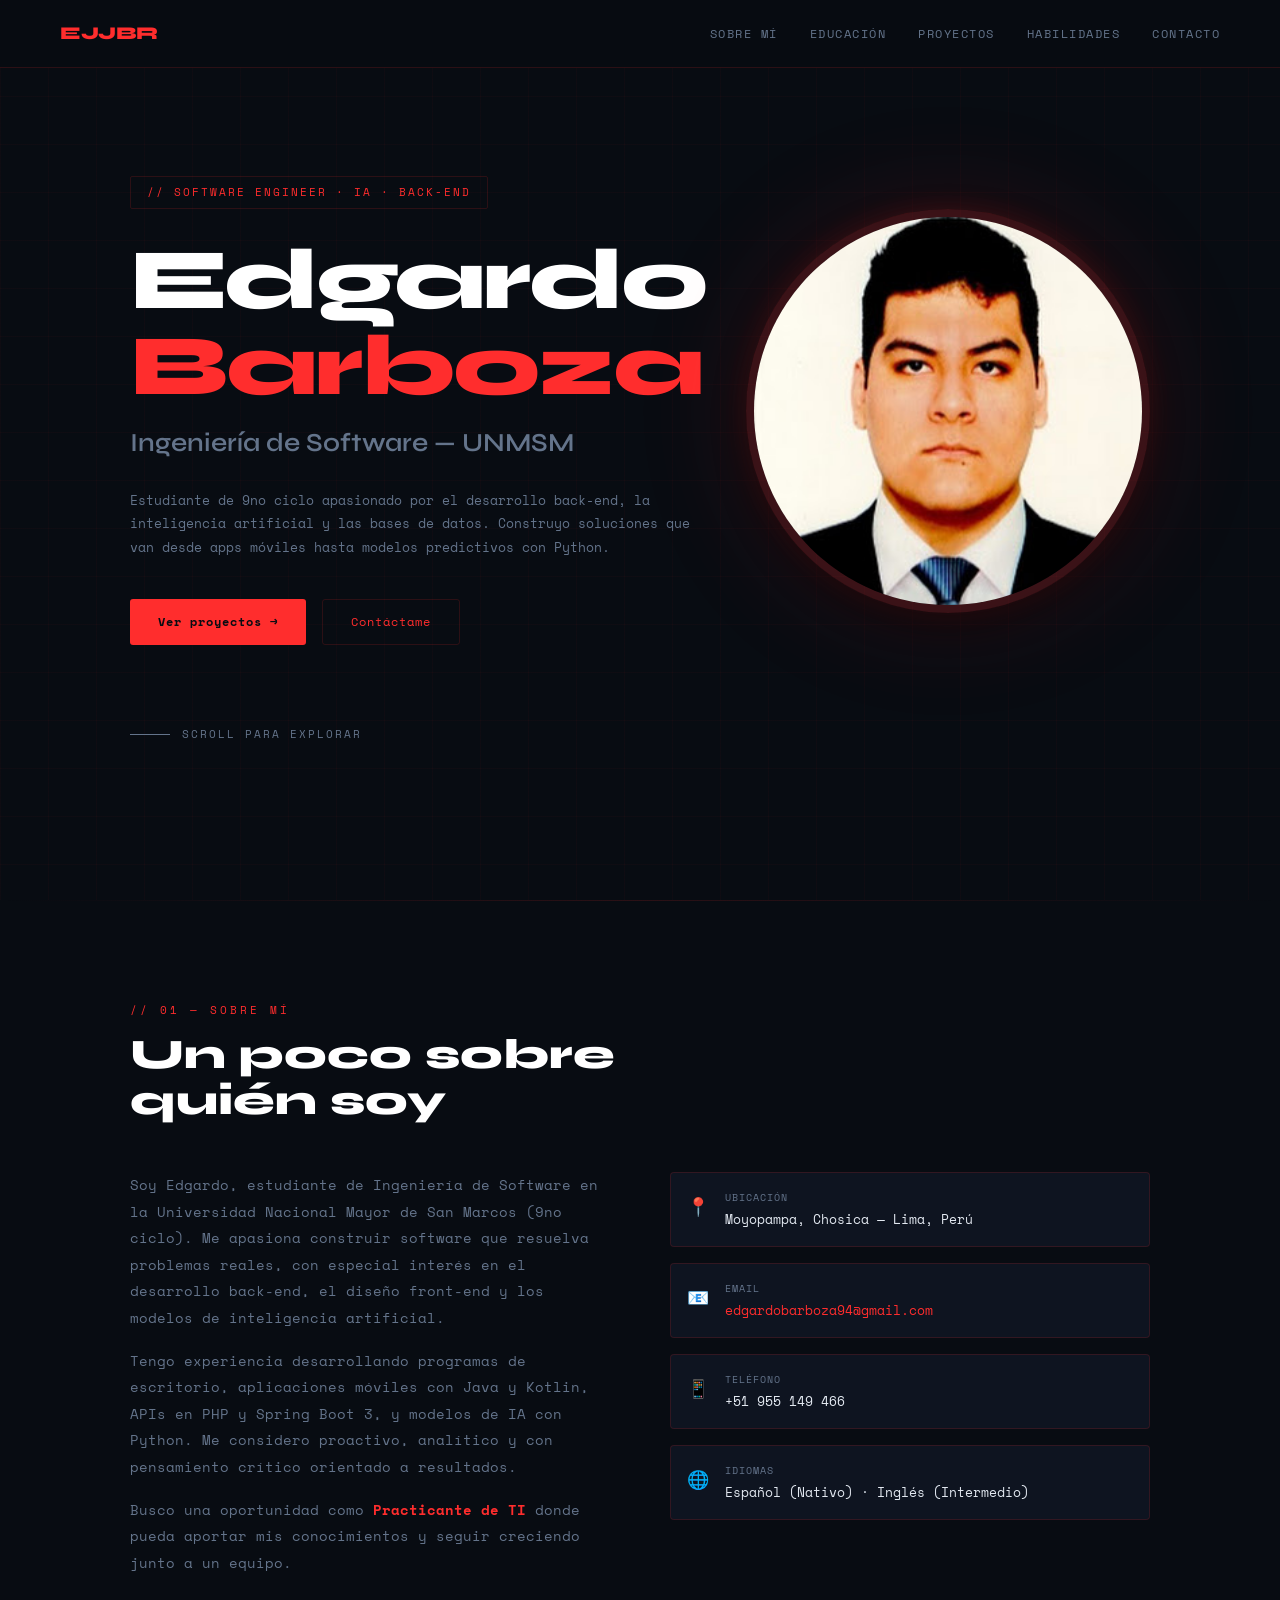
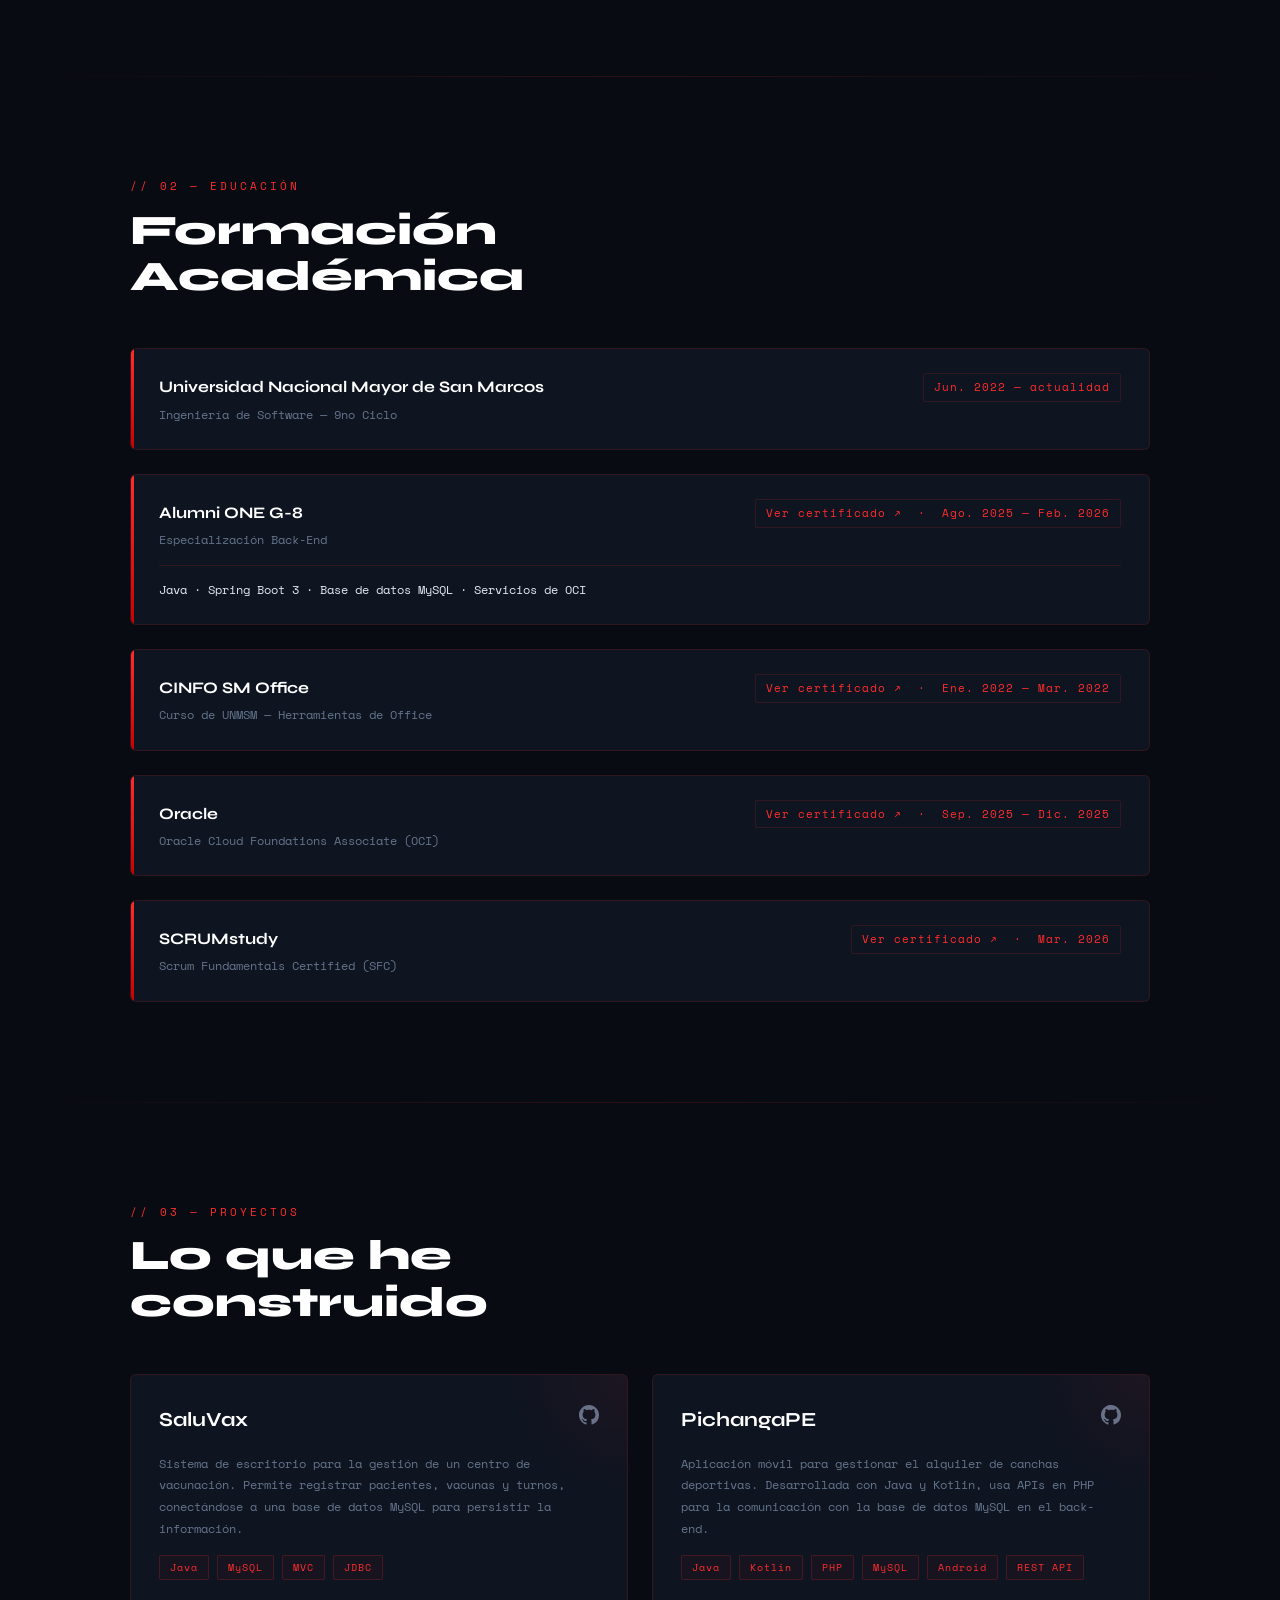
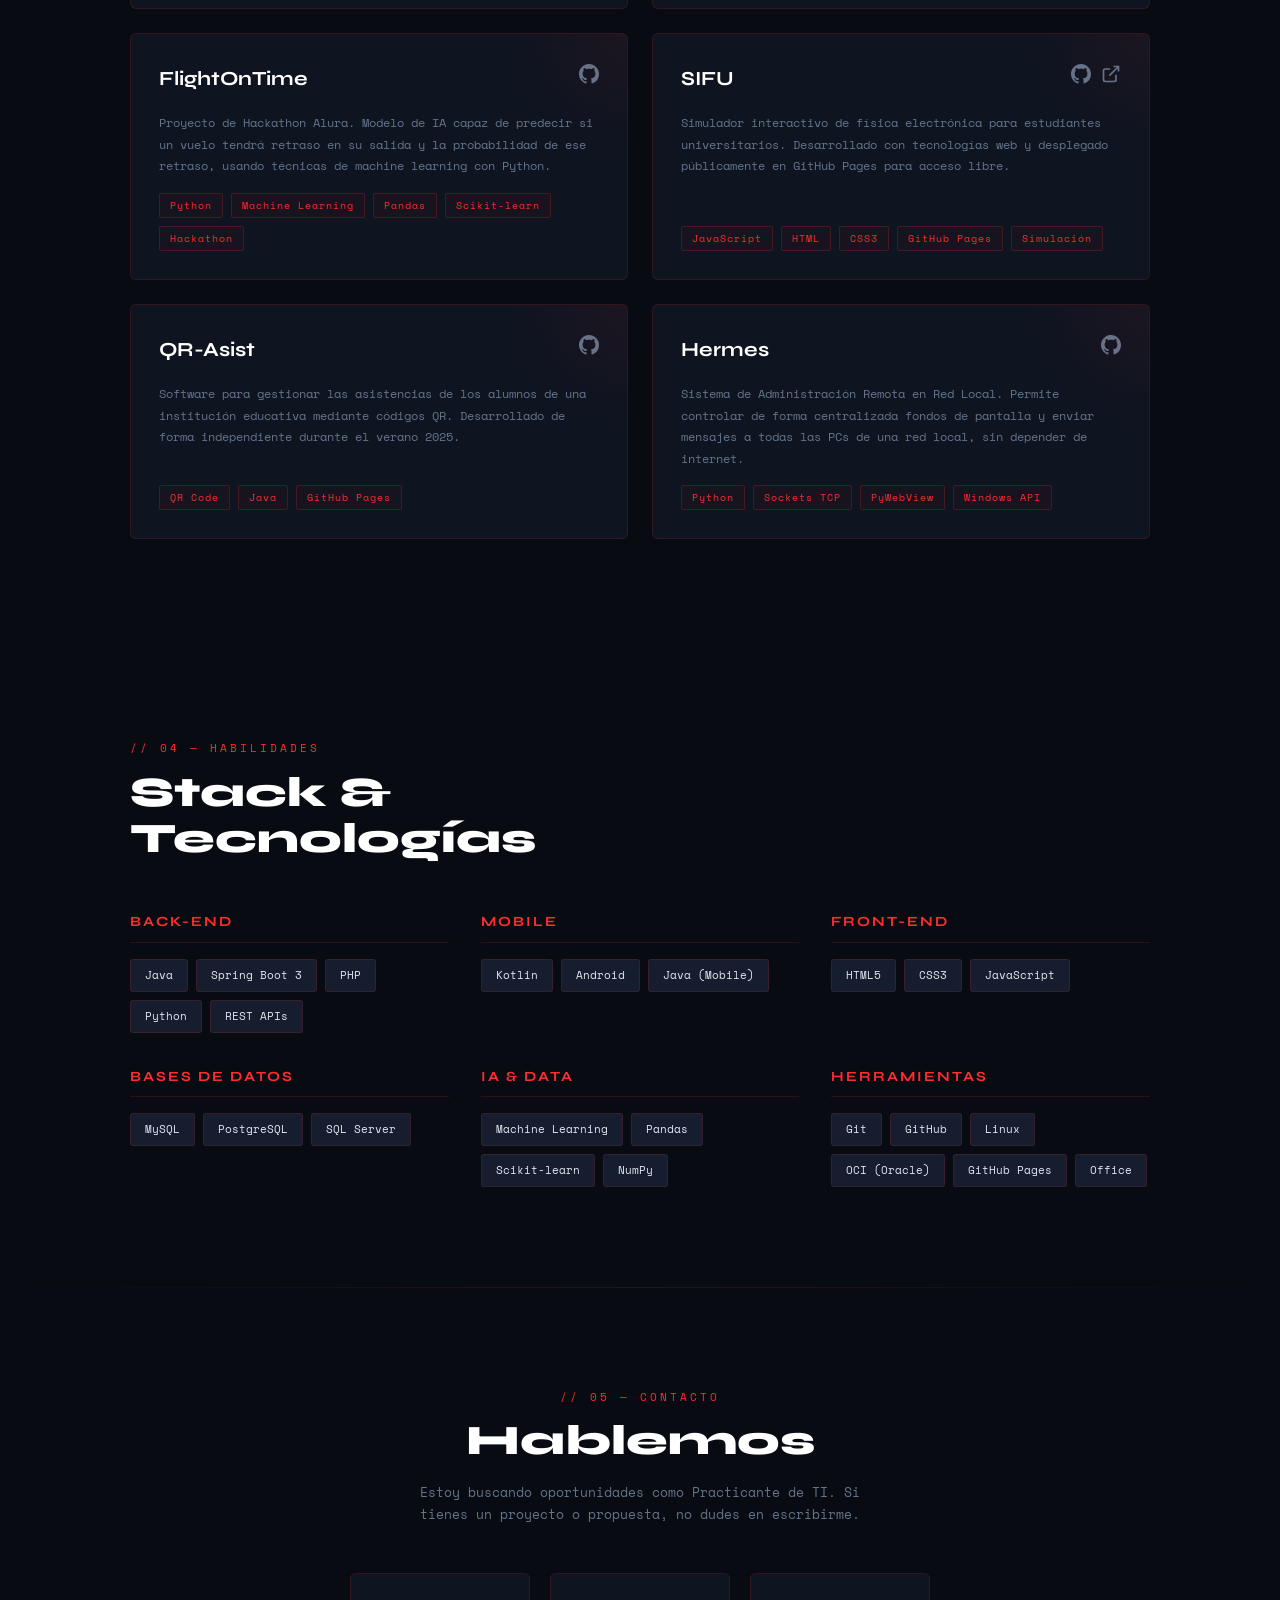
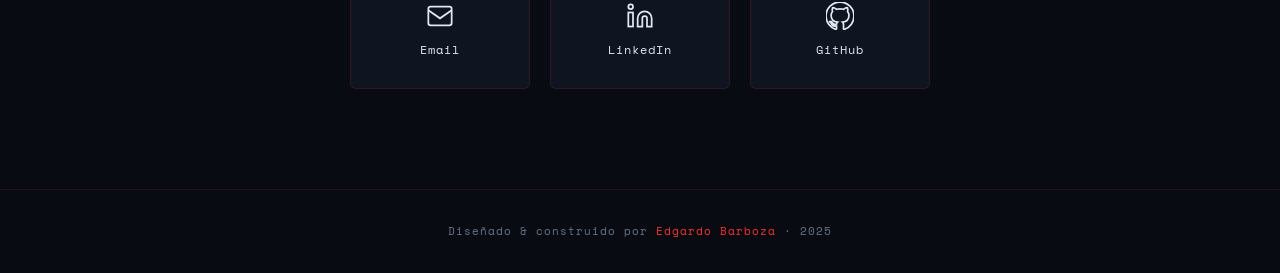
==== commit 49d22834: "Actualizando proyectos" ====
--- a/index.html
+++ b/index.html
@@ -333,6 +333,30 @@
                 </div>
             </div>
 
+            <div class="project-card reveal">
+                <div class="project-header">
+                    <div class="project-name">Hermes</div>
+                    <div class="project-links">
+                        <a href="https://github.com/Danielra62/HERMES.git" target="_blank" class="project-link"
+                            title="GitHub">
+                            <svg viewBox="0 0 24 24" width="20" height="20" fill="currentColor">
+                                <path
+                                    d="M12 0C5.37 0 0 5.37 0 12c0 5.31 3.435 9.795 8.205 11.385.6.105.825-.255.825-.57 0-.285-.015-1.23-.015-2.235-3.015.555-3.795-.735-4.035-1.41-.135-.345-.72-1.41-1.23-1.695-.42-.225-1.02-.78-.015-.795.945-.015 1.62.87 1.845 1.23 1.08 1.815 2.805 1.305 3.495.99.105-.78.42-1.305.765-1.605-2.67-.3-5.46-1.335-5.46-5.925 0-1.305.465-2.385 1.23-3.225-.12-.3-.54-1.53.12-3.18 0 0 1.005-.315 3.3 1.23.96-.27 1.98-.405 3-.405s2.04.135 3 .405c2.295-1.56 3.3-1.23 3.3-1.23.66 1.65.24 2.88.12 3.18.765.84 1.23 1.905 1.23 3.225 0 4.605-2.805 5.625-5.475 5.925.435.375.81 1.095.81 2.22 0 1.605-.015 2.895-.015 3.3 0 .315.225.69.825.57A12.02 12.02 0 0 0 24 12c0-6.63-5.37-12-12-12z" />
+                            </svg>
+                        </a>
+                    </div>
+                </div>
+                <p class="project-desc">
+                    Sistema de Administración Remota en Red Local. Permite controlar de forma centralizada fondos de pantalla y enviar mensajes a todas las PCs de una red local, sin depender de internet.
+                </p>
+                <div class="project-tags">
+                    <span class="tag">Python</span>
+                    <span class="tag">Sockets TCP</span>
+                    <span class="tag">PyWebView</span>
+                    <span class="tag">Windows API</span>
+                </div>
+            </div>
+
         </div>
     </section>
     <section id="skills">
